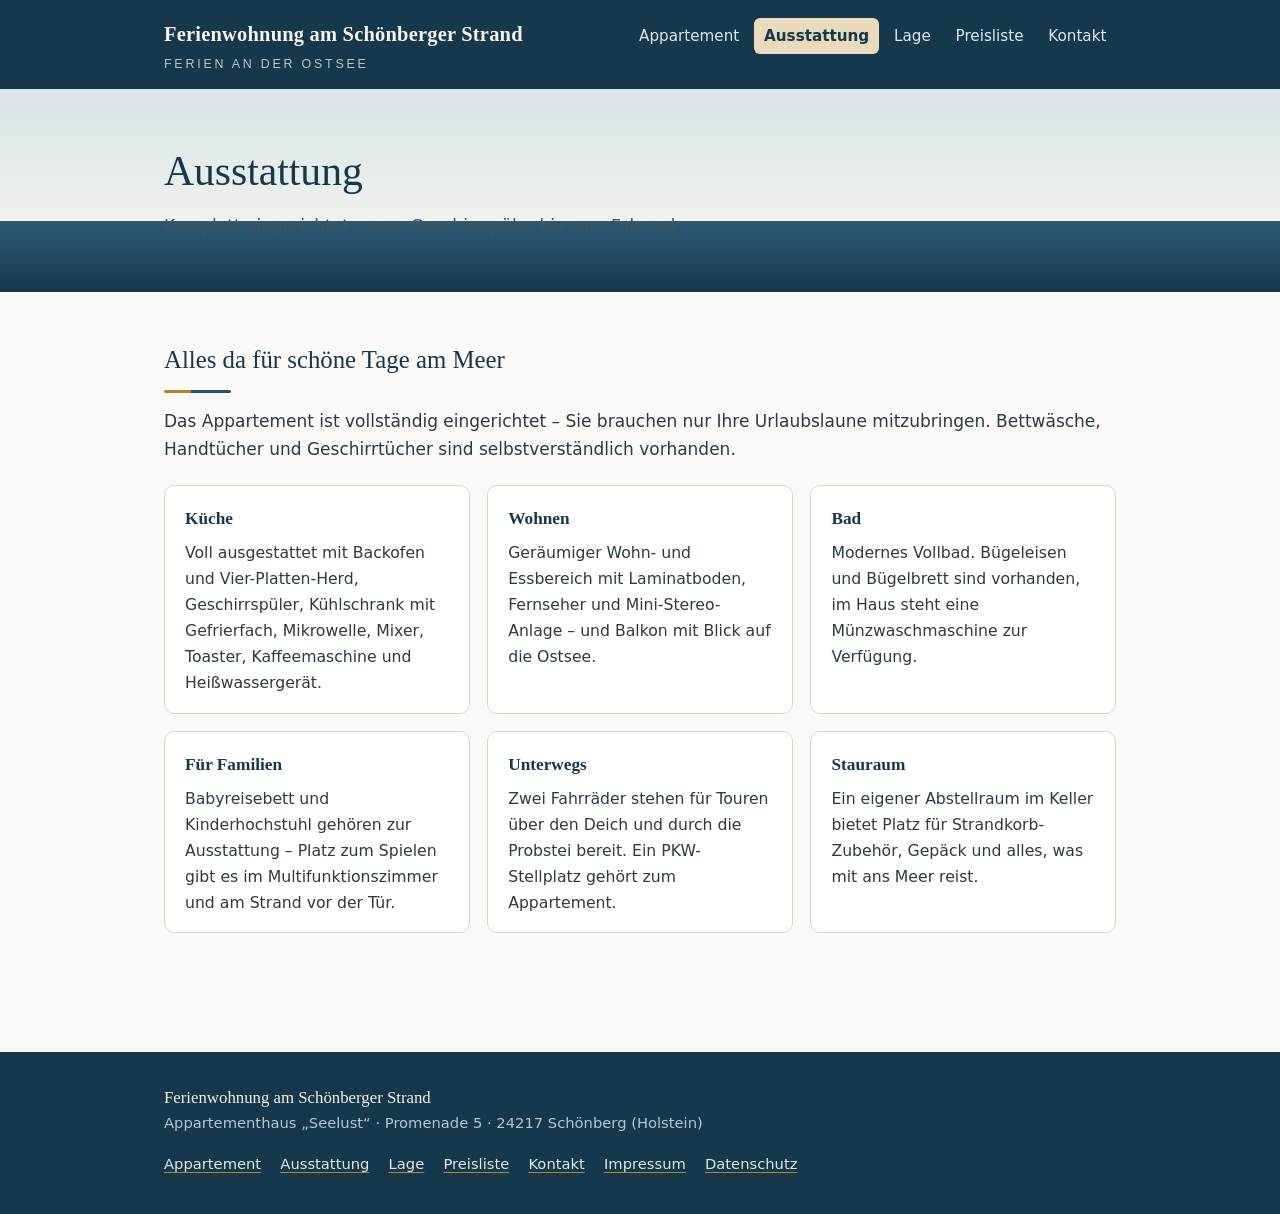
==== ausstattung.html @ 8799047f "erster Entwurf" ====
<!DOCTYPE html>
<html lang="de">
<head>
<meta charset="utf-8">
<meta name="viewport" content="width=device-width, initial-scale=1">
<title>Ausstattung | Ferienwohnung am Schönberger Strand</title>
<meta name="description" content="Die Ausstattung der Ferienwohnung am Schönberger Strand: komplette Küche, modernes Vollbad, TV, Fahrräder, Babybett und mehr.">
<link rel="icon" href="favicon.svg" type="image/svg+xml">
<link rel="icon" href="favicon-32.png" type="image/png" sizes="32x32">
<link rel="apple-touch-icon" href="apple-touch-icon.png">
<link rel="stylesheet" href="style.css">
</head>
<body>

<header class="top">
  <div class="top-inner">
    <a class="marke" href="index.html">Ferienwohnung am Schönberger&nbsp;Strand
      <small>Ferien an der Ostsee</small></a>
    <nav class="haupt" aria-label="Hauptnavigation">
      <a href="index.html">Appartement</a>
      <a href="ausstattung.html" aria-current="page">Ausstattung</a>
      <a href="lage.html">Lage</a>
      <a href="preisliste.html">Preisliste</a>
      <a href="kontakt.html">Kontakt</a>
    </nav>
  </div>
</header>

<div class="seitenkopf">
  <div class="horizont-inner">
    <h1>Ausstattung</h1>
    <p class="unter">Komplett eingerichtet – vom Geschirrspüler bis zum Fahrrad.</p>
  </div>
</div>

<main>
<h2>Alles da für schöne Tage am Meer</h2>
<p>Das Appartement ist vollständig eingerichtet – Sie brauchen nur Ihre
Urlaubslaune mitzubringen. Bettwäsche, Handtücher und Geschirrtücher
sind selbstverständlich vorhanden.</p>

<ul class="karten">
  <li>
    <h3>Küche</h3>
    <p>Voll ausgestattet mit Backofen und Vier-Platten-Herd, Geschirrspüler,
    Kühlschrank mit Gefrierfach, Mikrowelle, Mixer, Toaster, Kaffeemaschine
    und Heißwassergerät.</p>
  </li>
  <li>
    <h3>Wohnen</h3>
    <p>Geräumiger Wohn- und Essbereich mit Laminatboden, Fernseher und
    Mini-Stereo-Anlage – und Balkon mit Blick auf die Ostsee.</p>
  </li>
  <li>
    <h3>Bad</h3>
    <p>Modernes Vollbad. Bügeleisen und Bügelbrett sind vorhanden, im Haus
    steht eine Münzwaschmaschine zur Verfügung.</p>
  </li>
  <li>
    <h3>Für Familien</h3>
    <p>Babyreisebett und Kinderhochstuhl gehören zur Ausstattung – Platz zum
    Spielen gibt es im Multifunktionszimmer und am Strand vor der Tür.</p>
  </li>
  <li>
    <h3>Unterwegs</h3>
    <p>Zwei Fahrräder stehen für Touren über den Deich und durch die Probstei
    bereit. Ein PKW-Stellplatz gehört zum Appartement.</p>
  </li>
  <li>
    <h3>Stauraum</h3>
    <p>Ein eigener Abstellraum im Keller bietet Platz für Strandkorb-Zubehör,
    Gepäck und alles, was mit ans Meer reist.</p>
  </li>
</ul>
</main>

<footer>
  <div class="fuss-inner">
    <div>
      <div class="fuss-marke">Ferienwohnung am Schönberger Strand</div>
      <div>Appartementhaus „Seelust“ · Promenade 5 · 24217 Schönberg (Holstein)</div>
    </div>
    <ul class="fuss-nav">
        <li><a href="index.html">Appartement</a></li>
        <li><a href="ausstattung.html">Ausstattung</a></li>
        <li><a href="lage.html">Lage</a></li>
        <li><a href="preisliste.html">Preisliste</a></li>
        <li><a href="kontakt.html">Kontakt</a></li>
        <li><a href="impressum.html">Impressum</a></li>
        <li><a href="datenschutz.html">Datenschutz</a></li>
    </ul>
  </div>
</footer>

</body>
</html>
---- style.css ----
/* ============================================================
   Ferienwohnung am Schönberger Strand — Designsystem
   Palette: Muschelweiß, Ostseeblau, Bernstein, Seegras
   ============================================================ */

@font-face {
  font-family: "Fraunces";
  src: url("fonts/Fraunces.woff2") format("woff2");
  font-weight: 100 900;
  font-display: swap;
}
@font-face {
  font-family: "Karla";
  src: url("fonts/Karla.woff2") format("woff2");
  font-weight: 200 800;
  font-display: swap;
}

:root {
  --muschel: #fbf9f5;        /* Seitengrund */
  --gischt:  #edf2f3;        /* helle Flächen */
  --ostsee:  #16384c;        /* tiefes Ostseeblau */
  --ostsee-2:#25546e;        /* helleres Blau */
  --tinte:   #2d3a41;        /* Fließtext */
  --bernstein:#b9822f;       /* Akzent: Bernstein */
  --bernstein-hell:#e9d9bd;
  --seegras: #6e8577;
  --linie:   #dcd6ca;
  --radius: 10px;
  --breite: 62rem;
}

* { box-sizing: border-box; }
html { scroll-behavior: smooth; }
@media (prefers-reduced-motion: reduce) {
  html { scroll-behavior: auto; }
  *, *::before, *::after { animation: none !important; transition: none !important; }
}

body {
  margin: 0;
  background: var(--muschel);
  color: var(--tinte);
  font-family: "Karla", "Segoe UI", system-ui, sans-serif;
  font-size: 1.0625rem;
  line-height: 1.65;
  -webkit-font-smoothing: antialiased;
}

a { color: var(--ostsee-2); text-decoration-color: var(--bernstein); text-underline-offset: 3px; }
a:hover { color: var(--bernstein); }
a:focus-visible, button:focus-visible {
  outline: 3px solid var(--bernstein);
  outline-offset: 3px;
  border-radius: 3px;
}

/* ---------- Kopfbereich ---------- */

.top {
  background: var(--ostsee);
  color: #f4efe6;
}
.top-inner {
  max-width: var(--breite);
  margin: 0 auto;
  padding: 1.1rem 1.25rem .9rem;
  display: flex;
  flex-wrap: wrap;
  align-items: baseline;
  gap: .35rem 1.5rem;
  justify-content: space-between;
}
.marke {
  font-family: "Fraunces", Georgia, serif;
  font-weight: 560;
  font-size: 1.28rem;
  letter-spacing: .01em;
  color: #f7f3ea;
  text-decoration: none;
}
.marke:hover { color: var(--bernstein-hell); }
.marke small {
  display: block;
  font-family: "Karla", sans-serif;
  font-weight: 400;
  font-size: .78rem;
  letter-spacing: .22em;
  text-transform: uppercase;
  color: #b8c6cd;
  margin-top: .15rem;
}

nav.haupt { display: flex; flex-wrap: wrap; gap: .1rem .35rem; }
nav.haupt a {
  color: #dfe7ea;
  text-decoration: none;
  font-size: .95rem;
  padding: .35rem .6rem;
  border-radius: 6px;
}
nav.haupt a:hover { color: #fff; background: rgba(255,255,255,.08); }
nav.haupt a[aria-current="page"] {
  color: var(--ostsee);
  background: var(--bernstein-hell);
  font-weight: 700;
}

/* ---------- Held / Horizont ----------
   Signatur der Seite: eine ruhige Horizontlinie aus
   Himmel, Sonne (Bernstein), Meer und Sand.        */

.horizont {
  position: relative;
  overflow: hidden;
  color: #fff;
  background:
    radial-gradient(circle 130px at 78% 30%, rgba(233,196,120,.85) 0 18%, rgba(233,196,120,0) 60%),
    linear-gradient(180deg,
      #d3e2e7 0%, #eff1ea 34.8%,
      #2c5a74 35%, #17394d 71.8%,
      #dccda9 72%, #d0be93 100%);
}
.horizont-inner {
  max-width: var(--breite);
  margin: 0 auto;
  padding: 4.6rem 1.25rem 4.2rem;
}
.horizont h1 {
  font-family: "Fraunces", Georgia, serif;
  font-weight: 460;
  font-size: clamp(2rem, 5.4vw, 3.4rem);
  line-height: 1.12;
  margin: 0 0 .6rem;
  max-width: 21ch;
  text-shadow: 0 1px 14px rgba(10,30,42,.45);
}
.horizont p.unter {
  font-size: 1.12rem;
  max-width: 44ch;
  margin: 0;
  color: #eaf1f3;
  text-shadow: 0 1px 10px rgba(10,30,42,.5);
}

/* Fakten-Leiste auf dem "Sand" */
.fakten {
  background: #efe7d5;
  border-bottom: 1px solid var(--linie);
}
.fakten ul {
  max-width: var(--breite);
  margin: 0 auto;
  padding: .85rem 1.25rem;
  list-style: none;
  display: flex;
  flex-wrap: wrap;
  gap: .4rem 2.4rem;
}
.fakten li {
  font-size: .95rem;
  letter-spacing: .04em;
  color: #5d5238;
}
.fakten b {
  font-family: "Fraunces", Georgia, serif;
  font-weight: 600;
  font-size: 1.08rem;
  color: var(--ostsee);
  margin-right: .3rem;
}

/* ---------- Unterseiten-Kopf ---------- */

.seitenkopf {
  background:
    linear-gradient(180deg, #d9e5e9 0%, #eef1ec 64.8%, #2c5a74 65%, #17394d 100%);
  color: var(--ostsee);
}
.seitenkopf .horizont-inner { padding: 3rem 1.25rem 2.2rem; }
.seitenkopf h1 {
  font-family: "Fraunces", Georgia, serif;
  font-weight: 500;
  font-size: clamp(1.8rem, 4.5vw, 2.6rem);
  margin: 0;
  text-shadow: none;
  color: var(--ostsee);
}
.seitenkopf p.unter { color: #3d5560; text-shadow: none; margin-top: .4rem; }

/* ---------- Inhalt ---------- */

main {
  max-width: var(--breite);
  margin: 0 auto;
  padding: 3rem 1.25rem 4rem;
}
.schmal { max-width: 46rem; }

h2 {
  font-family: "Fraunces", Georgia, serif;
  font-weight: 540;
  font-size: 1.55rem;
  color: var(--ostsee);
  margin: 2.6rem 0 .9rem;
}
main > h2:first-child, section > h2:first-child { margin-top: 0; }

/* Horizont-Unterstreichung: Sand trifft Meer */
h2::after {
  content: "";
  display: block;
  width: 4.2rem;
  height: 3px;
  margin-top: .55rem;
  background: linear-gradient(90deg, var(--bernstein) 0 40%, var(--ostsee-2) 40% 100%);
  border-radius: 2px;
}

p { margin: 0 0 1.05rem; }

/* Galerie */
.galerie {
  display: grid;
  grid-template-columns: repeat(auto-fill, minmax(230px, 1fr));
  gap: 1.1rem;
  margin: 1.6rem 0 2.2rem;
  padding: 0;
  list-style: none;
}
.galerie figure { margin: 0; }
.galerie a { display: block; border-radius: var(--radius); overflow: hidden; }
.galerie img {
  display: block;
  width: 100%;
  aspect-ratio: 3 / 2;
  object-fit: cover;
  background:
    radial-gradient(circle 60px at 75% 28%, rgba(233,196,120,.9) 0 30%, rgba(233,196,120,0) 70%),
    linear-gradient(180deg, #dfe9ec 0 54.8%, #2c5a74 55% 82%, #dccda9 82.2% 100%);
  color: var(--ostsee);
  font-size: .85rem;
  transition: transform .35s ease;
}
.galerie a:hover img { transform: scale(1.04); }
.galerie figcaption {
  font-size: .9rem;
  color: #5b6a72;
  padding: .45rem .15rem 0;
}

/* Merkmal-Karten */
.karten {
  display: grid;
  grid-template-columns: repeat(auto-fit, minmax(240px, 1fr));
  gap: 1.1rem;
  margin: 1.4rem 0;
  padding: 0;
  list-style: none;
}
.karten li {
  background: #fff;
  border: 1px solid var(--linie);
  border-radius: var(--radius);
  padding: 1.15rem 1.25rem 1.05rem;
}
.karten h3 {
  font-family: "Fraunces", Georgia, serif;
  font-weight: 560;
  font-size: 1.08rem;
  color: var(--ostsee);
  margin: 0 0 .45rem;
}
.karten p { margin: 0; font-size: .98rem; }

/* Hinweiskasten & Buttons */
.kasten {
  background: var(--gischt);
  border-left: 4px solid var(--bernstein);
  border-radius: 0 var(--radius) var(--radius) 0;
  padding: 1.1rem 1.3rem;
  margin: 1.6rem 0;
}
.kasten p:last-child { margin-bottom: 0; }

.knopf {
  display: inline-block;
  background: var(--ostsee);
  color: #fff;
  text-decoration: none;
  font-weight: 700;
  padding: .75rem 1.5rem;
  border-radius: 999px;
  margin: .3rem 0;
}
.knopf:hover { background: var(--bernstein); color: #fff; }
.knopf.zweit { background: transparent; color: var(--ostsee); box-shadow: inset 0 0 0 2px var(--ostsee); }
.knopf.zweit:hover { color: var(--bernstein); box-shadow: inset 0 0 0 2px var(--bernstein); }

/* Anfahrt-Liste */
.anfahrt { list-style: none; padding: 0; display: grid; gap: .6rem; margin: 1.2rem 0; }
.anfahrt a {
  display: flex; justify-content: space-between; align-items: baseline; gap: 1rem;
  background: #fff; border: 1px solid var(--linie); border-radius: var(--radius);
  padding: .8rem 1.1rem; text-decoration: none; color: var(--tinte);
}
.anfahrt a:hover { border-color: var(--bernstein); color: var(--ostsee); }
.anfahrt b { font-family: "Fraunces", Georgia, serif; font-weight: 560; color: var(--ostsee); }
.anfahrt span { font-size: .88rem; color: #75828a; }

/* Adresse */
address { font-style: normal; line-height: 1.7; }

/* Rechtstexte */
.recht h2 { font-size: 1.25rem; margin-top: 2.2rem; }
.recht h3 { font-size: 1.05rem; color: var(--ostsee); margin: 1.6rem 0 .5rem; }
.recht ul { padding-left: 1.2rem; }

/* ---------- Fuß ---------- */

footer {
  background: var(--ostsee);
  color: #b8c6cd;
  margin-top: 2rem;
}
.fuss-inner {
  max-width: var(--breite);
  margin: 0 auto;
  padding: 2rem 1.25rem 2.4rem;
  display: flex;
  flex-wrap: wrap;
  gap: 1rem 2.5rem;
  justify-content: space-between;
  font-size: .92rem;
}
footer a { color: #dfe7ea; }
footer a:hover { color: var(--bernstein-hell); }
.fuss-marke { font-family: "Fraunces", Georgia, serif; font-size: 1.05rem; color: #f4efe6; }
.fuss-nav { display: flex; flex-wrap: wrap; gap: .3rem 1.2rem; list-style: none; margin: 0; padding: 0; }

@media (max-width: 640px) {
  .top-inner { flex-direction: column; align-items: flex-start; }
  nav.haupt { margin-left: -.6rem; }
  .horizont-inner { padding: 3.2rem 1.25rem 3rem; }
}
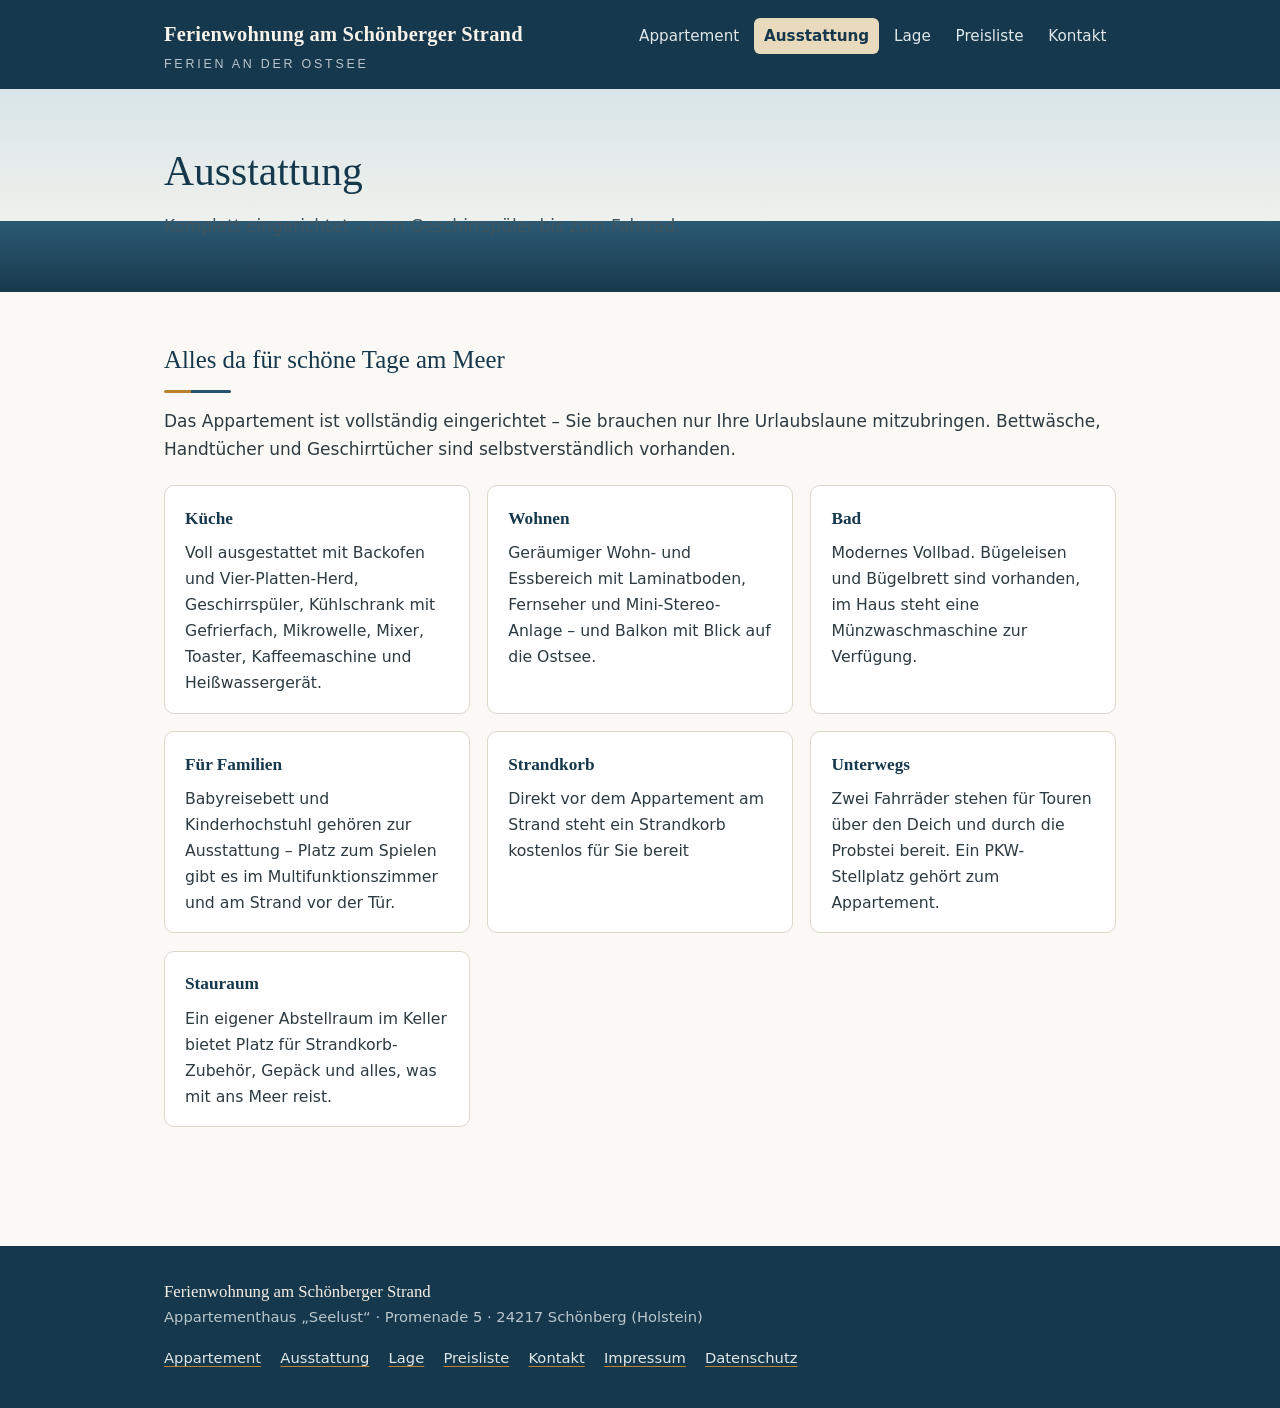
==== commit 58c282c6: "Strandkorb hinzugefügt" ====
--- a/ausstattung.html
+++ b/ausstattung.html
@@ -62,6 +62,10 @@
     Spielen gibt es im Multifunktionszimmer und am Strand vor der Tür.</p>
   </li>
   <li>
+    <h3>Strandkorb</h3>
+    <p>Direkt vor dem Appartement am Strand steht ein Strandkorb kostenlos für Sie bereit</p>
+  </li>
+  <li>
     <h3>Unterwegs</h3>
     <p>Zwei Fahrräder stehen für Touren über den Deich und durch die Probstei
     bereit. Ein PKW-Stellplatz gehört zum Appartement.</p>
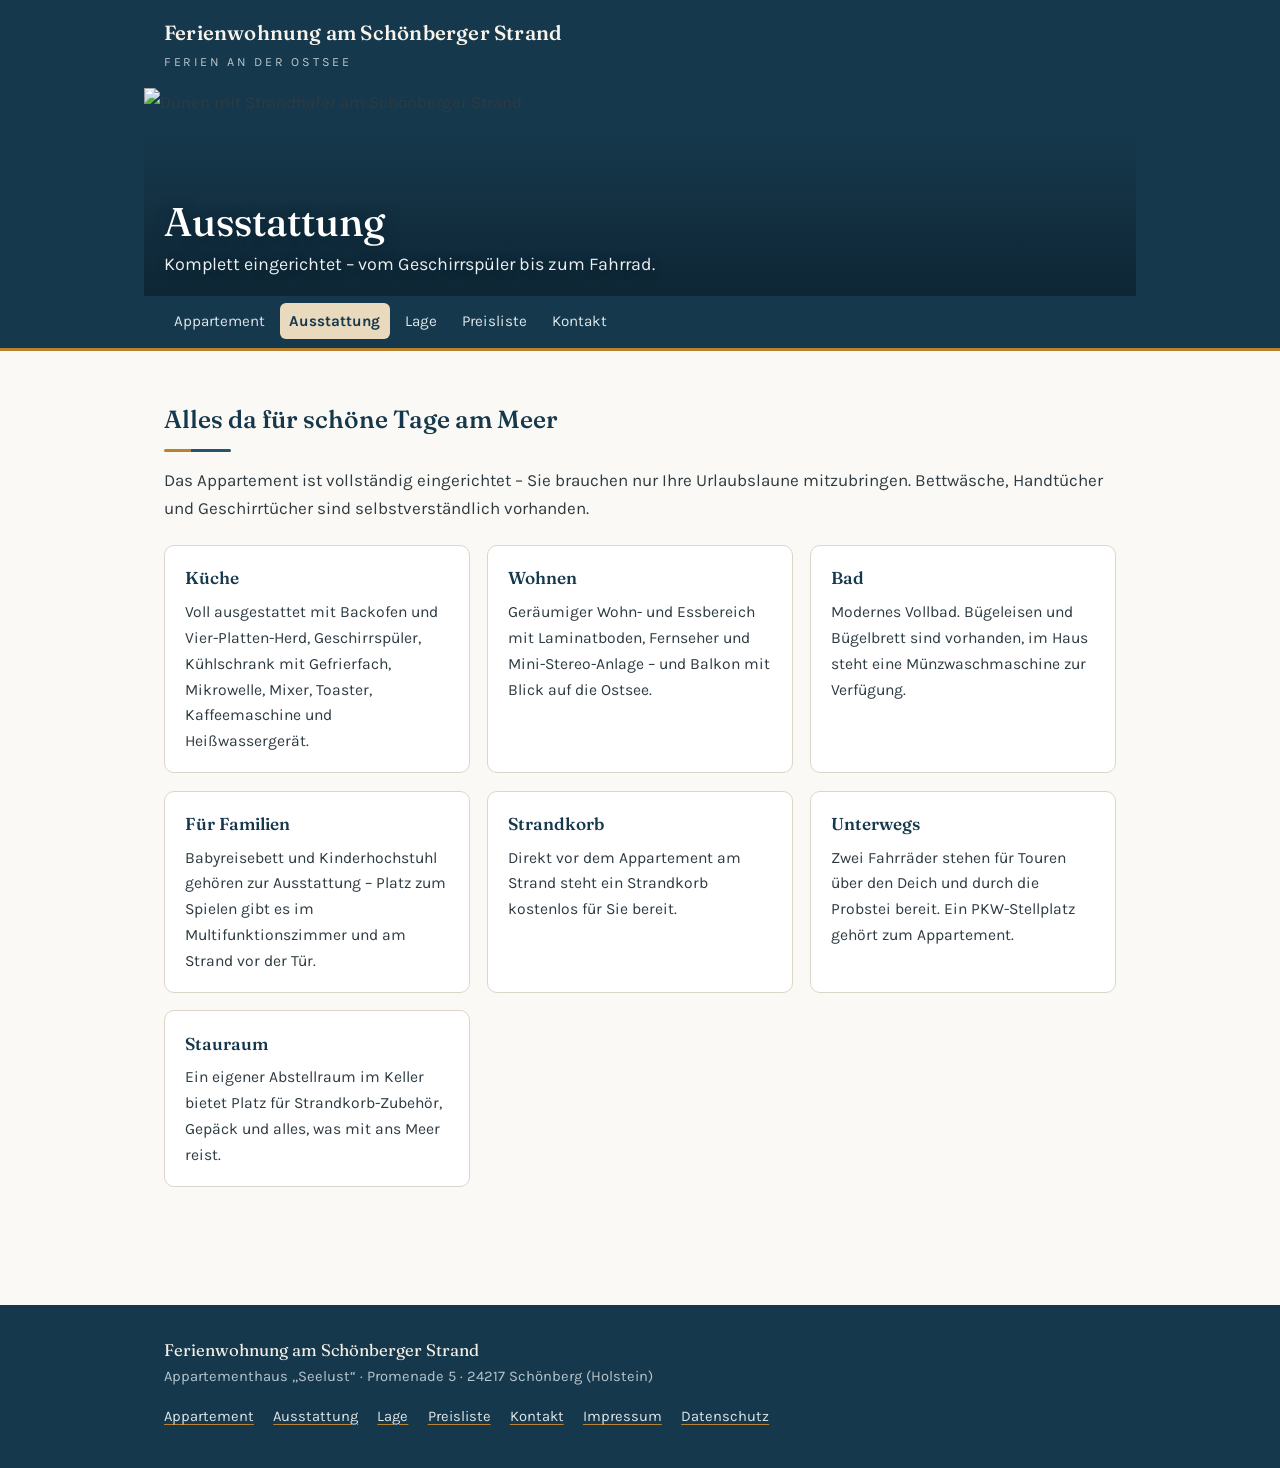
==== commit 9924f4e6: "Add files via upload Mit Originalbildern und weiteren kleinen Anpassungen" ====
--- a/ausstattung.html
+++ b/ausstattung.html
@@ -8,32 +8,53 @@
 <link rel="icon" href="favicon.svg" type="image/svg+xml">
 <link rel="icon" href="favicon-32.png" type="image/png" sizes="32x32">
 <link rel="apple-touch-icon" href="apple-touch-icon.png">
+<link rel="canonical" href="https://schoenberg-ostsee.info/ausstattung.html">
+<meta name="theme-color" content="#16384c">
+<meta property="og:type" content="website">
+<meta property="og:site_name" content="Ferienwohnung am Schönberger Strand">
+<meta property="og:locale" content="de_DE">
+<meta property="og:title" content="Ausstattung | Ferienwohnung am Schönberger Strand">
+<meta property="og:description" content="Die Ausstattung der Ferienwohnung am Schönberger Strand: komplette Küche, modernes Vollbad, TV, Fahrräder, Babybett und mehr.">
+<meta property="og:url" content="https://schoenberg-ostsee.info/ausstattung.html">
+<meta property="og:image" content="https://schoenberg-ostsee.info/bilder/wohnung-1-balkon.jpg">
+<meta property="og:image:width" content="1152">
+<meta property="og:image:height" content="768">
+<meta property="og:image:alt" content="Blick vom Balkon der Ferienwohnung auf Strand und Ostsee">
+<meta name="twitter:card" content="summary_large_image">
 <link rel="stylesheet" href="style.css">
 </head>
 <body>
+
+<a class="sprung" href="#inhalt">Springe zum Inhalt</a>
 
 <header class="top">
   <div class="top-inner">
     <a class="marke" href="index.html">Ferienwohnung am Schönberger&nbsp;Strand
       <small>Ferien an der Ostsee</small></a>
-    <nav class="haupt" aria-label="Hauptnavigation">
+  </div>
+</header>
+
+<div class="kopfbild">
+  <img src="bilder/Ausstattung.jpg" width="1454" height="306" alt="Dünen mit Strandhafer am Schönberger Strand" fetchpriority="high" decoding="async">
+  <div class="kopfbild-text">
+    <div class="kopfbild-inner">
+      <h1>Ausstattung</h1>
+      <p class="unter">Komplett eingerichtet – vom Geschirrspüler bis zum Fahrrad.</p>
+    </div>
+  </div>
+</div>
+
+<nav class="haupt" aria-label="Hauptnavigation">
+  <div class="haupt-inner">
       <a href="index.html">Appartement</a>
       <a href="ausstattung.html" aria-current="page">Ausstattung</a>
       <a href="lage.html">Lage</a>
       <a href="preisliste.html">Preisliste</a>
       <a href="kontakt.html">Kontakt</a>
-    </nav>
   </div>
-</header>
+</nav>
 
-<div class="seitenkopf">
-  <div class="horizont-inner">
-    <h1>Ausstattung</h1>
-    <p class="unter">Komplett eingerichtet – vom Geschirrspüler bis zum Fahrrad.</p>
-  </div>
-</div>
-
-<main>
+<main id="inhalt">
 <h2>Alles da für schöne Tage am Meer</h2>
 <p>Das Appartement ist vollständig eingerichtet – Sie brauchen nur Ihre
 Urlaubslaune mitzubringen. Bettwäsche, Handtücher und Geschirrtücher
@@ -63,7 +84,7 @@
   </li>
   <li>
     <h3>Strandkorb</h3>
-    <p>Direkt vor dem Appartement am Strand steht ein Strandkorb kostenlos für Sie bereit</p>
+    <p>Direkt vor dem Appartement am Strand steht ein Strandkorb kostenlos für Sie bereit.</p>
   </li>
   <li>
     <h3>Unterwegs</h3>
--- a/style.css
+++ b/style.css
@@ -55,6 +55,23 @@
   border-radius: 3px;
 }
 
+/* Sprunglink: nur sichtbar, wenn er mit der Tastatur angesteuert wird */
+
+.sprung {
+  position: absolute;
+  z-index: 10;
+  top: -4rem;
+  left: .75rem;
+  background: var(--bernstein-hell);
+  color: var(--ostsee);
+  font-weight: 700;
+  text-decoration: none;
+  padding: .6rem 1.1rem;
+  border-radius: 0 0 var(--radius) var(--radius);
+  transition: top .15s ease;
+}
+.sprung:focus { top: 0; color: var(--ostsee); }
+
 /* ---------- Kopfbereich ---------- */
 
 .top {
@@ -64,12 +81,7 @@
 .top-inner {
   max-width: var(--breite);
   margin: 0 auto;
-  padding: 1.1rem 1.25rem .9rem;
-  display: flex;
-  flex-wrap: wrap;
-  align-items: baseline;
-  gap: .35rem 1.5rem;
-  justify-content: space-between;
+  padding: 1rem 1.25rem .95rem;
 }
 .marke {
   font-family: "Fraunces", Georgia, serif;
@@ -91,7 +103,18 @@
   margin-top: .15rem;
 }
 
-nav.haupt { display: flex; flex-wrap: wrap; gap: .1rem .35rem; }
+nav.haupt {
+  background: var(--ostsee);
+  border-bottom: 3px solid var(--bernstein);
+}
+.haupt-inner {
+  max-width: var(--breite);
+  margin: 0 auto;
+  padding: .45rem 1.25rem .55rem;
+  display: flex;
+  flex-wrap: wrap;
+  gap: .1rem .35rem;
+}
 nav.haupt a {
   color: #dfe7ea;
   text-decoration: none;
@@ -106,44 +129,70 @@
   font-weight: 700;
 }
 
-/* ---------- Held / Horizont ----------
-   Signatur der Seite: eine ruhige Horizontlinie aus
-   Himmel, Sonne (Bernstein), Meer und Sand.        */
-
-.horizont {
+/* ---------- Kopfbild ----------
+   Auf jeder Seite ein Foto der Ostsee; der Seitentitel steht
+   darauf, abgedunkelt zur Fußseite hin (Lesbarkeit). Das Bild
+   bleibt auf Inhaltsbreite, damit es nicht hochskaliert und
+   dadurch unscharf wird (Vorlagen sind 940 px breit).         */
+
+.kopfbild {
   position: relative;
-  overflow: hidden;
+  display: flex;
+  align-items: flex-end;
+  min-height: clamp(9.5rem, 21vw, 13rem);
+  background: var(--ostsee);
+}
+
+/* Das Foto füllt den Streifen; der Titel wächst notfalls darüber hinaus */
+.kopfbild img {
+  position: absolute;
+  top: 0;
+  bottom: 0;
+  left: 50%;
+  transform: translateX(-50%);
+  width: 100%;
+  max-width: var(--breite);
+  height: 100%;
+  object-fit: cover;
+  object-position: 50% 55%;
+}
+
+/* Abdunklung, damit die Schrift auf jedem Foto lesbar bleibt */
+.kopfbild-text {
+  position: relative;
+  width: 100%;
+  max-width: var(--breite);
+  margin: 0 auto;
+  padding-top: 4.5rem;
+  background: linear-gradient(180deg,
+    rgba(11,32,44,0) 0%, rgba(11,32,44,.28) 42%, rgba(11,32,44,.74) 100%);
   color: #fff;
-  background:
-    radial-gradient(circle 130px at 78% 30%, rgba(233,196,120,.85) 0 18%, rgba(233,196,120,0) 60%),
-    linear-gradient(180deg,
-      #d3e2e7 0%, #eff1ea 34.8%,
-      #2c5a74 35%, #17394d 71.8%,
-      #dccda9 72%, #d0be93 100%);
-}
-.horizont-inner {
-  max-width: var(--breite);
-  margin: 0 auto;
-  padding: 4.6rem 1.25rem 4.2rem;
-}
-.horizont h1 {
-  font-family: "Fraunces", Georgia, serif;
-  font-weight: 460;
-  font-size: clamp(2rem, 5.4vw, 3.4rem);
+}
+.kopfbild-inner {
+  max-width: var(--breite);
+  margin: 0 auto;
+  padding: 0 1.25rem 1.15rem;
+}
+.kopfbild h1 {
+  font-family: "Fraunces", Georgia, serif;
+  font-weight: 480;
+  font-size: clamp(1.65rem, 3.8vw, 2.5rem);
   line-height: 1.12;
-  margin: 0 0 .6rem;
+  margin: 0;
   max-width: 21ch;
-  text-shadow: 0 1px 14px rgba(10,30,42,.45);
-}
-.horizont p.unter {
-  font-size: 1.12rem;
-  max-width: 44ch;
-  margin: 0;
-  color: #eaf1f3;
-  text-shadow: 0 1px 10px rgba(10,30,42,.5);
-}
-
-/* Fakten-Leiste auf dem "Sand" */
+  color: #fff;
+  text-shadow: 0 2px 14px rgba(8,26,36,.55);
+}
+.kopfbild p.unter {
+  font-size: clamp(.98rem, 1.6vw, 1.12rem);
+  line-height: 1.45;
+  max-width: 46ch;
+  margin: .4rem 0 0;
+  color: #e9eff2;
+  text-shadow: 0 1px 10px rgba(8,26,36,.6);
+}
+
+/* Fakten-Leiste unter dem Kopfbild */
 .fakten {
   background: #efe7d5;
   border-bottom: 1px solid var(--linie);
@@ -170,24 +219,6 @@
   margin-right: .3rem;
 }
 
-/* ---------- Unterseiten-Kopf ---------- */
-
-.seitenkopf {
-  background:
-    linear-gradient(180deg, #d9e5e9 0%, #eef1ec 64.8%, #2c5a74 65%, #17394d 100%);
-  color: var(--ostsee);
-}
-.seitenkopf .horizont-inner { padding: 3rem 1.25rem 2.2rem; }
-.seitenkopf h1 {
-  font-family: "Fraunces", Georgia, serif;
-  font-weight: 500;
-  font-size: clamp(1.8rem, 4.5vw, 2.6rem);
-  margin: 0;
-  text-shadow: none;
-  color: var(--ostsee);
-}
-.seitenkopf p.unter { color: #3d5560; text-shadow: none; margin-top: .4rem; }
-
 /* ---------- Inhalt ---------- */
 
 main {
@@ -197,17 +228,17 @@
 }
 .schmal { max-width: 46rem; }
 
-h2 {
+h2, main > h1 {
   font-family: "Fraunces", Georgia, serif;
   font-weight: 540;
   font-size: 1.55rem;
   color: var(--ostsee);
   margin: 2.6rem 0 .9rem;
 }
-main > h2:first-child, section > h2:first-child { margin-top: 0; }
+main > h2:first-child, main > h1:first-child, section > h2:first-child { margin-top: 0; }
 
 /* Horizont-Unterstreichung: Sand trifft Meer */
-h2::after {
+h2::after, main > h1::after {
   content: "";
   display: block;
   width: 4.2rem;
@@ -235,9 +266,7 @@
   width: 100%;
   aspect-ratio: 3 / 2;
   object-fit: cover;
-  background:
-    radial-gradient(circle 60px at 75% 28%, rgba(233,196,120,.9) 0 30%, rgba(233,196,120,0) 70%),
-    linear-gradient(180deg, #dfe9ec 0 54.8%, #2c5a74 55% 82%, #dccda9 82.2% 100%);
+  background: linear-gradient(180deg, #dfe9ec 0 54.8%, #2c5a74 55% 82%, #dccda9 82.2% 100%);
   color: var(--ostsee);
   font-size: .85rem;
   transition: transform .35s ease;
@@ -339,7 +368,7 @@
 .fuss-nav { display: flex; flex-wrap: wrap; gap: .3rem 1.2rem; list-style: none; margin: 0; padding: 0; }
 
 @media (max-width: 640px) {
-  .top-inner { flex-direction: column; align-items: flex-start; }
-  nav.haupt { margin-left: -.6rem; }
-  .horizont-inner { padding: 3.2rem 1.25rem 3rem; }
-}
+  .haupt-inner { margin-left: -.6rem; margin-right: -.6rem; }
+  .kopfbild-text { padding-top: 3rem; }
+  .kopfbild-inner { padding-bottom: .9rem; }
+}
